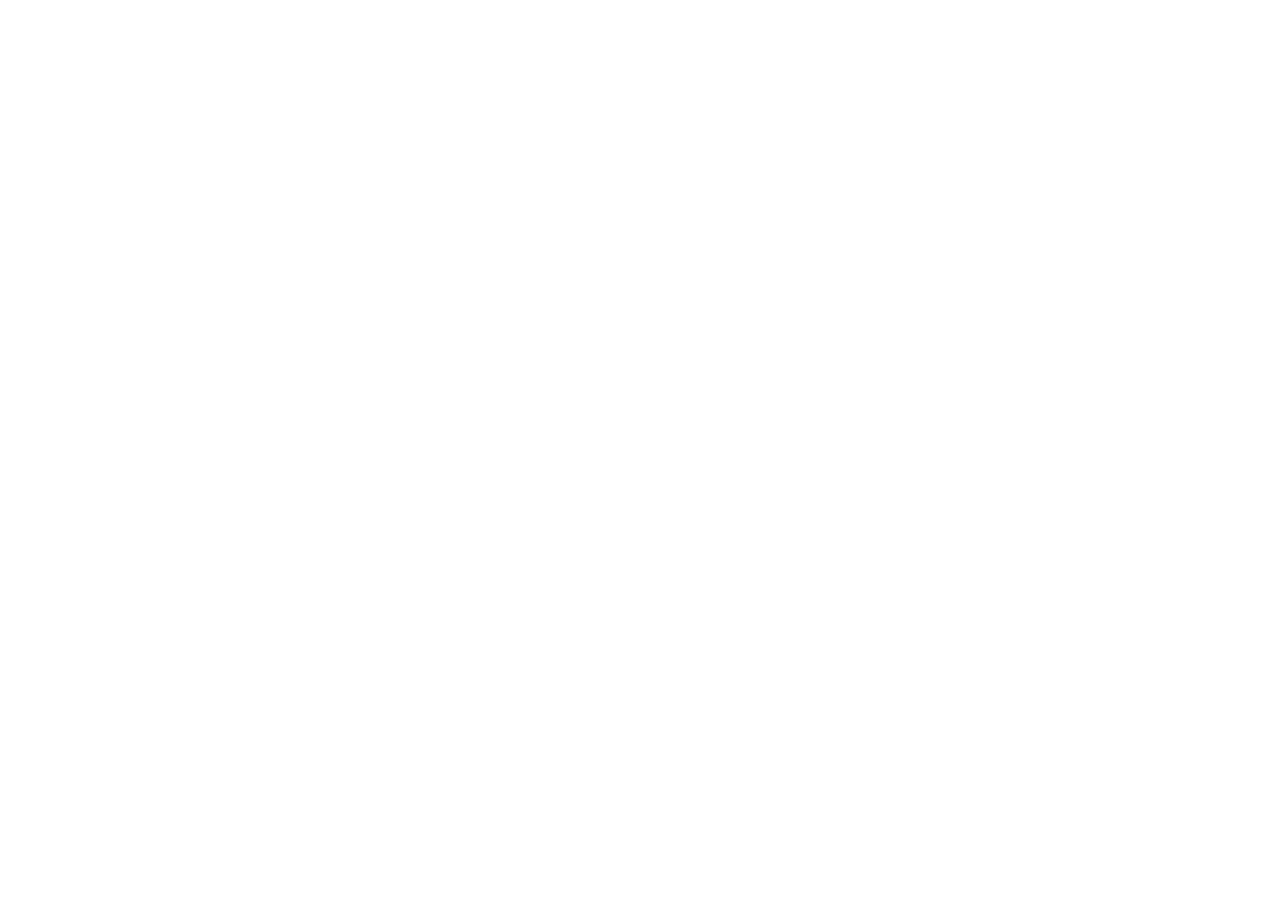
==== src/index.html @ eae804db "Initial: iniciando o projeto e estruturando as suas pastas e arquivos." ====
<!DOCTYPE html>
<html lang="pt-br">
<head>
    <meta charset="UTF-8">
    <meta name="viewport" content="width=device-width, initial-scale=1.0">
    <title>Destino Turístico</title>
</head>
<body>
    
</body>
</html>
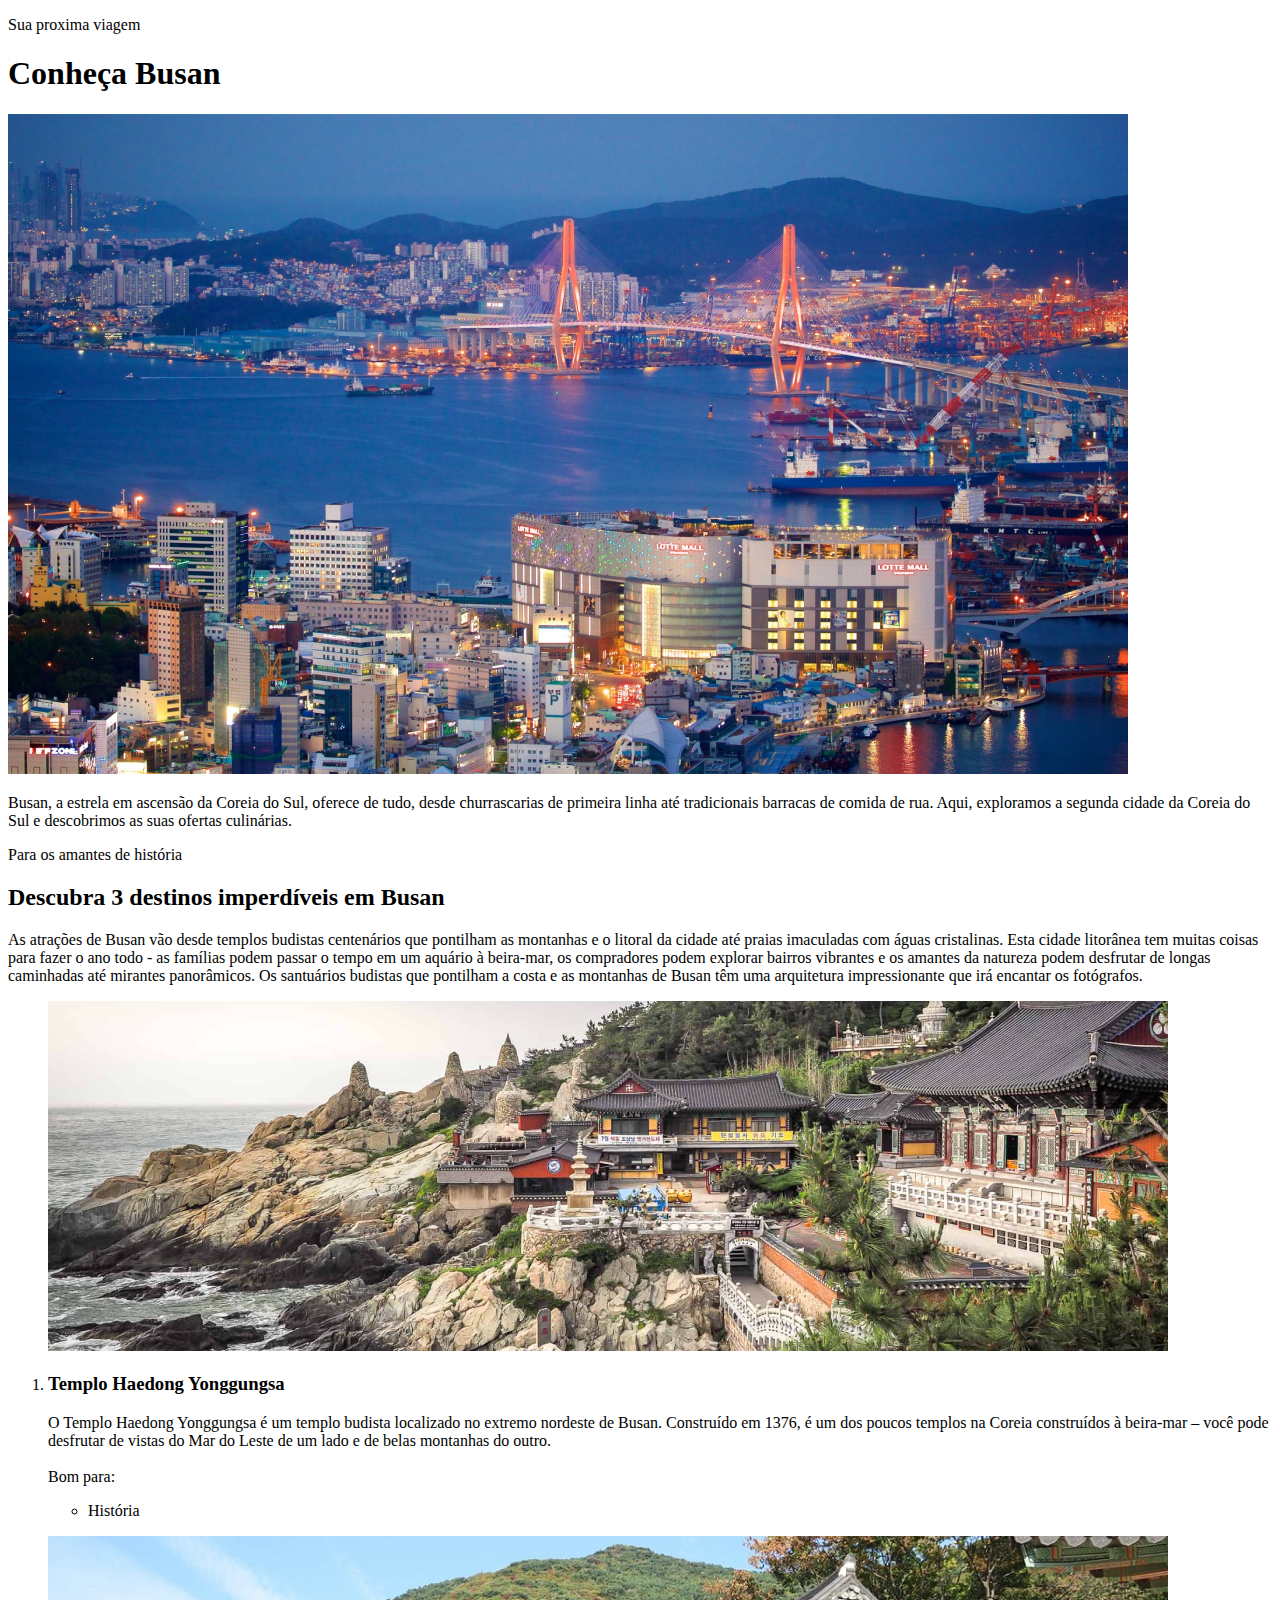
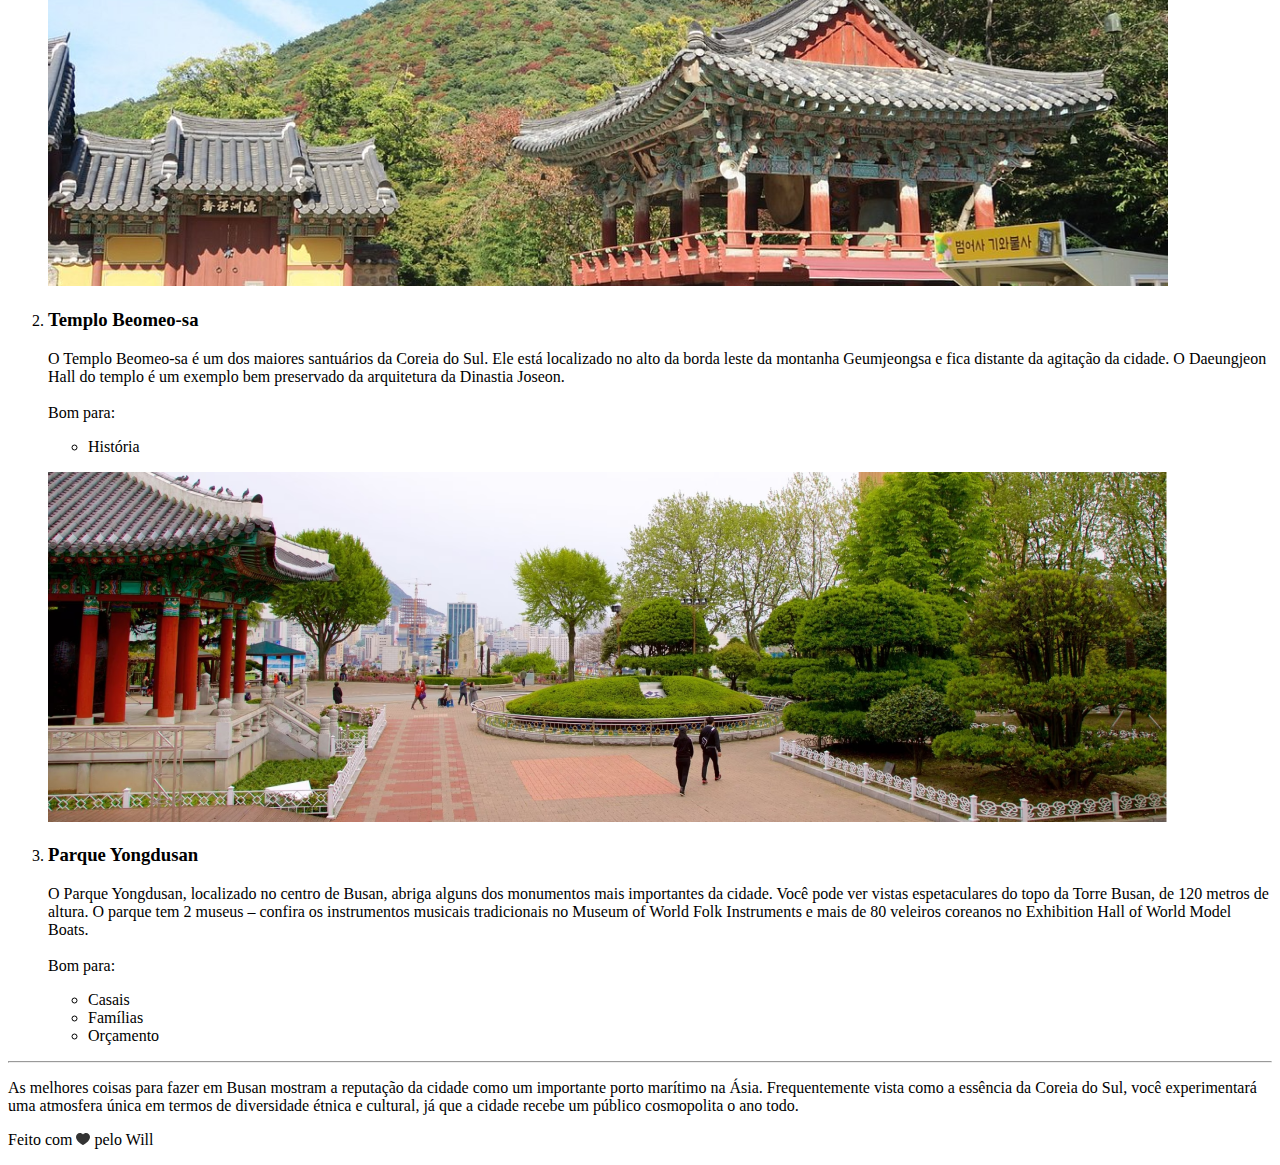
==== commit bbf8d8c0: "Style: adicionando os textos, imagens e o rodapé na página." ====
--- a/src/index.html
+++ b/src/index.html
@@ -4,8 +4,98 @@
     <meta charset="UTF-8">
     <meta name="viewport" content="width=device-width, initial-scale=1.0">
     <title>Destino Turístico</title>
+
+    <link rel="stylesheet" href="./css/reset.css">
+    <link rel="stylesheet" href="./css/style.css">
 </head>
 <body>
-    
+    <div id="Page">
+        <main>
+            <div>
+                <p>Sua proxima viagem</p>
+                <h1>Conheça Busan</h1>
+                
+                <img src="/assets/img/busan.png" alt="Foto de Busan tirada de um drone. Cidade portuária tecnologica e com vários prédios, involta por um mar, com uma ponte ao fundo e mais longe conseguesse ver montanhas.">
+
+                <p id="Descricao">
+                    Busan, a estrela em ascensão da Coreia do Sul, oferece de tudo, desde churrascarias de primeira linha até tradicionais barracas de comida de rua. Aqui, exploramos a segunda cidade da Coreia do Sul e descobrimos as suas ofertas culinárias.
+                </p>
+            </div>
+
+            <section id="Atracoes">
+                <p>Para os amantes de história</p>
+                <h2>Descubra 3 destinos imperdíveis em Busan</h2>
+                <p>
+                    As atrações de Busan vão desde templos budistas centenários que pontilham as montanhas e o litoral da cidade até praias imaculadas com águas cristalinas. Esta cidade litorânea tem muitas coisas para fazer o ano todo - as famílias podem passar o tempo em um aquário à beira-mar, os compradores podem explorar bairros vibrantes e os amantes da natureza podem desfrutar de longas caminhadas até mirantes panorâmicos.
+                    Os santuários budistas que pontilham a costa e as montanhas de Busan têm uma arquitetura impressionante que irá encantar os fotógrafos.
+                </p>
+
+                <ol>
+                    <div class="PontoTuristico">
+                        <img src="/assets/img/TemploHaedongYonggungsa.png" alt="">
+                        <li>
+                            <h3>Templo Haedong Yonggungsa</h3>
+                            <p>
+                                O Templo Haedong Yonggungsa é um templo budista localizado no extremo nordeste de Busan. Construído em 1376, é um dos poucos templos na Coreia construídos à beira-mar – você pode desfrutar de vistas do Mar do Leste de um lado e de belas montanhas do outro. 
+                                <br><br>
+
+                                Bom para:
+                                <ul>
+                                    <li>História</li>
+                                </ul>
+                            </p>
+                        </li>
+                    </div>
+                    
+                    <div class="PontoTuristico">
+                        <img src="/assets/img/TemploBeomeo-sa.png" alt="">
+                        <li>
+                            <h3>Templo Beomeo-sa</h3>
+                            <p>
+                                O Templo Beomeo-sa é um dos maiores santuários da Coreia do Sul. Ele está localizado no alto da borda leste da montanha Geumjeongsa e fica distante da agitação da cidade. O Daeungjeon Hall do templo é um exemplo bem preservado da arquitetura da Dinastia Joseon.
+                                <br><br>
+
+                                Bom para:
+                                <ul>
+                                    <li>História</li>
+                                </ul>
+                            </p>
+                        </li>
+                    </div>
+                    
+                    <div class="PontoTuristico">
+                        <img src="/assets/img/ParqueYongdusan.png" alt="">
+                        <li>
+                            <h3>Parque Yongdusan</h3>
+                            <p>
+                                O Parque Yongdusan, localizado no centro de Busan, abriga alguns dos monumentos mais importantes da cidade. Você pode ver vistas espetaculares do topo da Torre Busan, de 120 metros de altura. O parque tem 2 museus – confira os instrumentos musicais tradicionais no Museum of World Folk Instruments e mais de 80 veleiros coreanos no Exhibition Hall of World Model Boats.
+                                <br><br>
+
+                                Bom para:
+                                <ul>
+                                    <li>Casais</li>
+                                    <li>Famílias</li>
+                                    <li>Orçamento</li>
+                                </ul>
+                            </p>
+                        </li>
+                    </div>
+                </ol>
+
+                <hr>
+
+                <p>
+                    As melhores coisas para fazer em Busan mostram a reputação da cidade como um importante porto marítimo na Ásia. Frequentemente vista como a essência da Coreia do Sul, você experimentará uma atmosfera única em termos de diversidade étnica e cultural, já que a cidade recebe um público cosmopolita o ano todo.
+                </p>
+            </section>
+        </main>
+    </div>
+    <footer>
+        <p>
+            Feito com
+            <img src="/assets/img/heart.svg" alt="Icone de um coração">
+            pelo Will
+        </p>
+    </footer>
 </body>
 </html>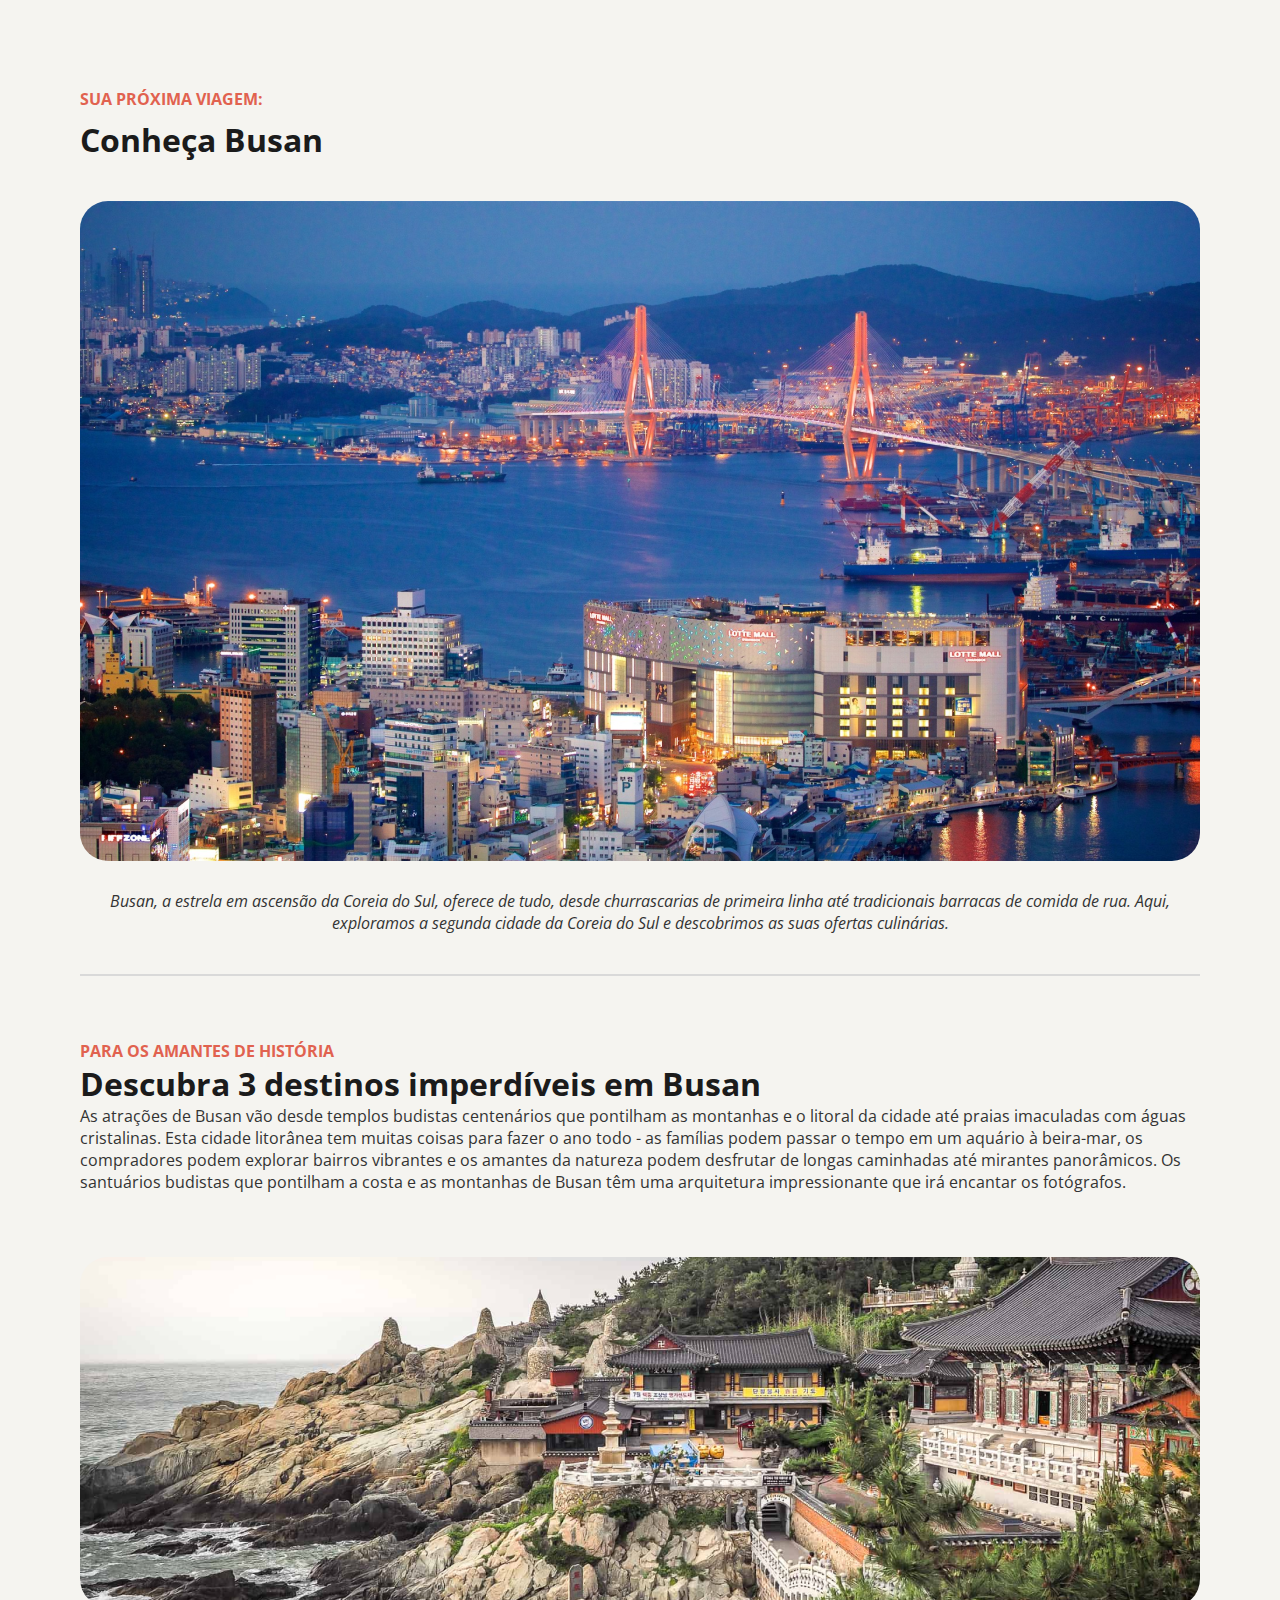
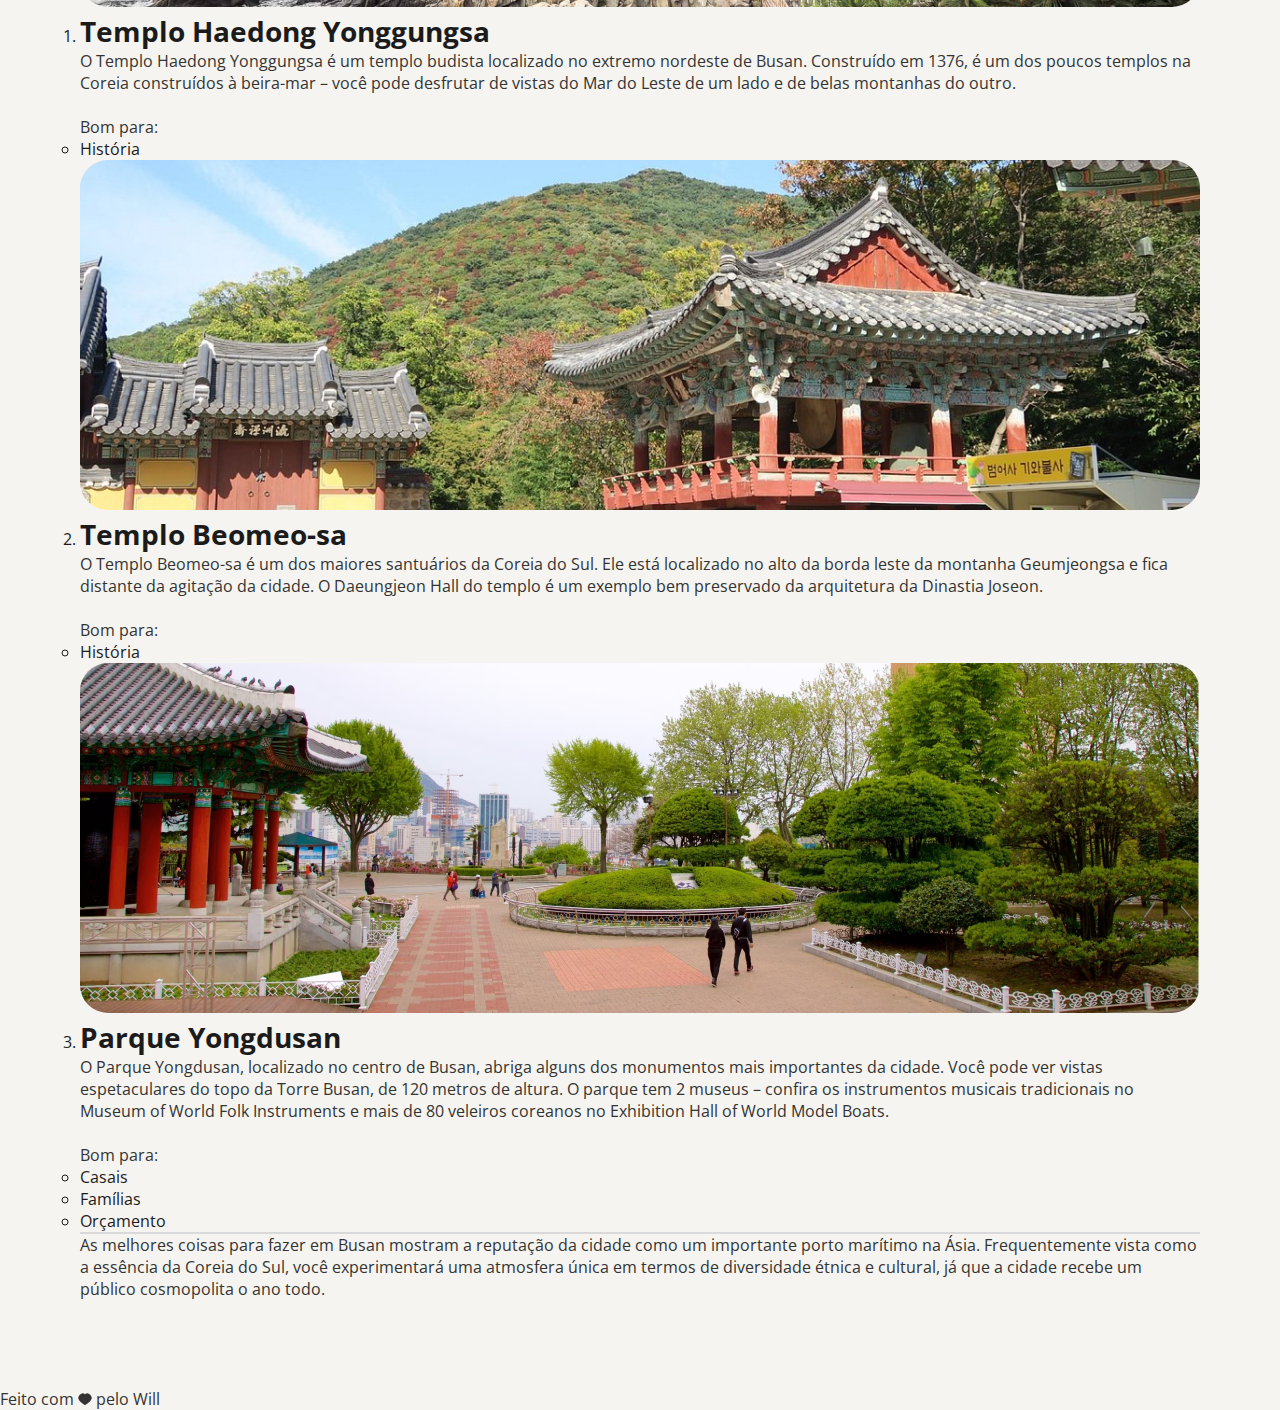
==== commit a55a46fb: "Style: primeiras estilizações na página" ====
--- a/src/index.html
+++ b/src/index.html
@@ -1,18 +1,23 @@
 <!DOCTYPE html>
 <html lang="pt-br">
 <head>
+    <link rel="preconnect" href="https://fonts.googleapis.com">
+    <link rel="preconnect" href="https://fonts.gstatic.com" crossorigin>
+
     <meta charset="UTF-8">
     <meta name="viewport" content="width=device-width, initial-scale=1.0">
     <title>Destino Turístico</title>
 
     <link rel="stylesheet" href="./css/reset.css">
     <link rel="stylesheet" href="./css/style.css">
+
+    <link href="https://fonts.googleapis.com/css2?family=Open+Sans:ital,wght@0,300..800;1,300..800&display=swap" rel="stylesheet">
 </head>
 <body>
     <div id="Page">
         <main>
             <div>
-                <p>Sua proxima viagem</p>
+                <p class="Headline">Sua próxima viagem:</p>
                 <h1>Conheça Busan</h1>
                 
                 <img src="/assets/img/busan.png" alt="Foto de Busan tirada de um drone. Cidade portuária tecnologica e com vários prédios, involta por um mar, com uma ponte ao fundo e mais longe conseguesse ver montanhas.">
@@ -22,8 +27,10 @@
                 </p>
             </div>
 
+            <hr>
+
             <section id="Atracoes">
-                <p>Para os amantes de história</p>
+                <p class="Headline">Para os amantes de história</p>
                 <h2>Descubra 3 destinos imperdíveis em Busan</h2>
                 <p>
                     As atrações de Busan vão desde templos budistas centenários que pontilham as montanhas e o litoral da cidade até praias imaculadas com águas cristalinas. Esta cidade litorânea tem muitas coisas para fazer o ano todo - as famílias podem passar o tempo em um aquário à beira-mar, os compradores podem explorar bairros vibrantes e os amantes da natureza podem desfrutar de longas caminhadas até mirantes panorâmicos.
@@ -41,7 +48,7 @@
 
                                 Bom para:
                                 <ul>
-                                    <li>História</li>
+                                    <li class="Historia">História</li>
                                 </ul>
                             </p>
                         </li>
@@ -73,9 +80,9 @@
 
                                 Bom para:
                                 <ul>
-                                    <li>Casais</li>
-                                    <li>Famílias</li>
-                                    <li>Orçamento</li>
+                                    <li class="Casais">Casais</li>
+                                    <li class="Familia">Famílias</li>
+                                    <li class="Orcamento">Orçamento</li>
                                 </ul>
                             </p>
                         </li>
--- a/src/css/style.css
+++ b/src/css/style.css
@@ -0,0 +1,66 @@
+:root{
+    font-family: "Open Sans", sans-serif;
+}
+
+body{
+    width: 1280;
+    background-color: #F5F4F0;
+}
+
+#Page{
+    width: 1120px;
+
+    text-align: center;
+    margin: 88px auto;
+}
+
+img{
+    border-radius: 28px;
+}
+
+hr{
+    border: 1px solid #D9D9D9;
+}
+
+.Headline, h1, h2, h3, p, ol, ul, li{
+    text-align: left;
+    color: #1B1B1B;
+}
+#Descricao{
+    padding-top: 24px;
+    padding-bottom: 40px;
+
+    text-align: center;
+    font-style: italic;
+    color: #333333;
+}
+.Headline {
+    font-weight: bold;
+    text-align: left;
+    text-transform: uppercase;
+    color: #E1624F;
+}
+h1{
+    font-size: 36;
+    font-weight: bold;
+
+    padding-top: 8px;
+    padding-bottom: 40px;
+}
+h2{
+    font-size: 32px;
+}
+h3{
+    font-size: 28px;
+}
+p{
+    color: #333333;
+}
+
+#Atracoes{
+    padding-top: 64px;
+}
+
+h2 + p {
+    padding-bottom: 64px;
+}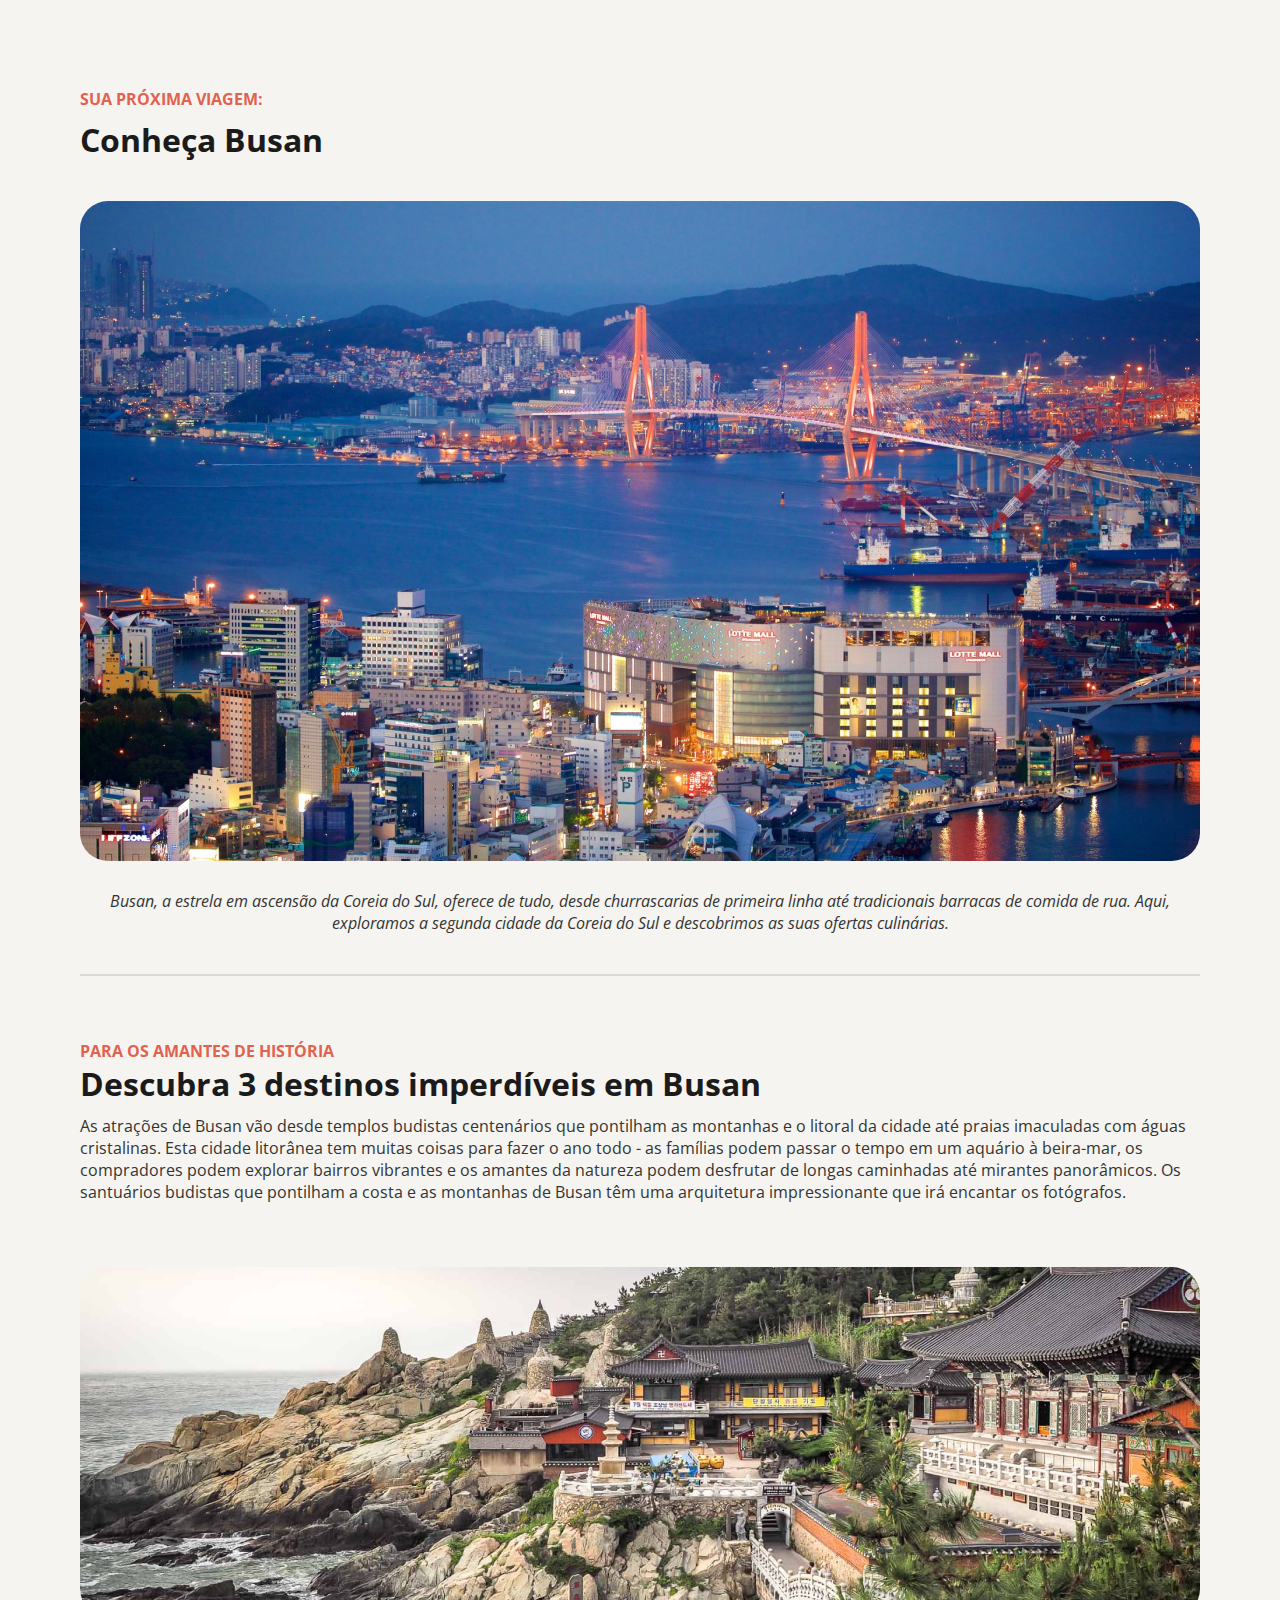
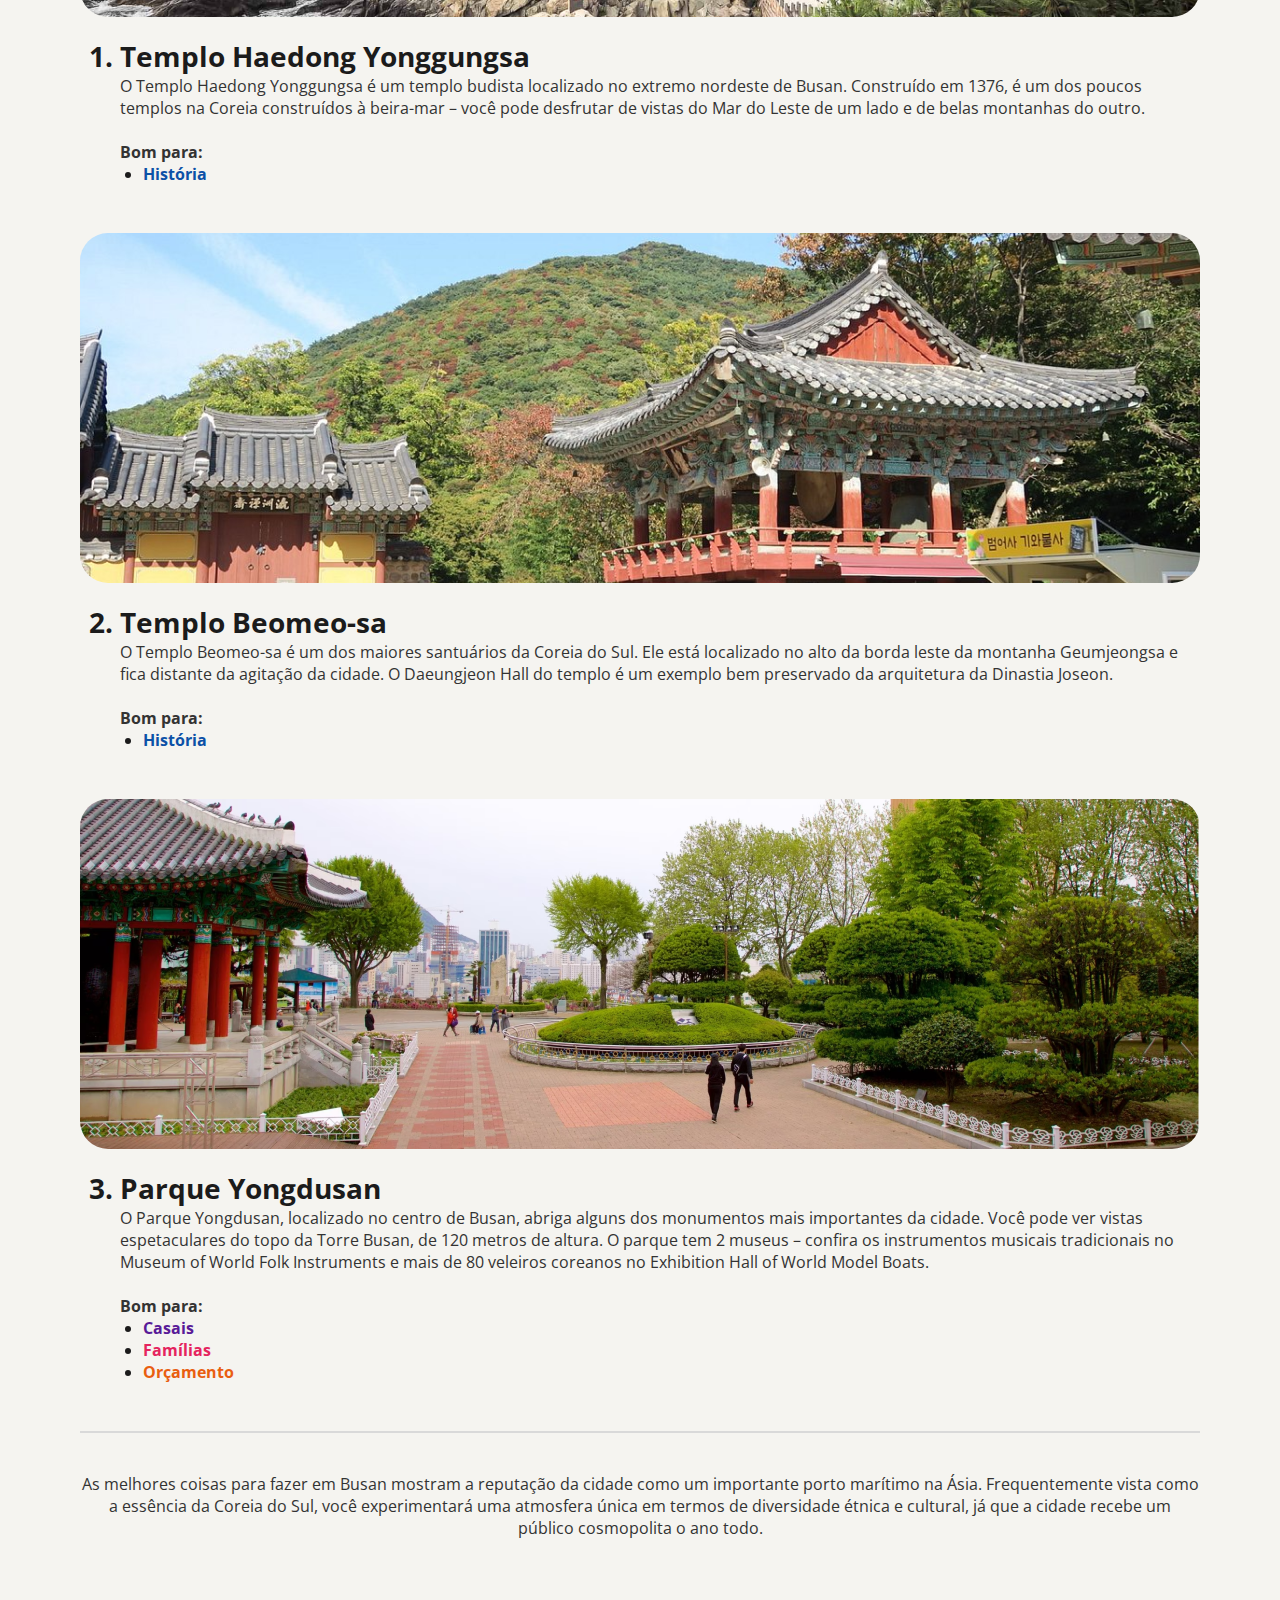
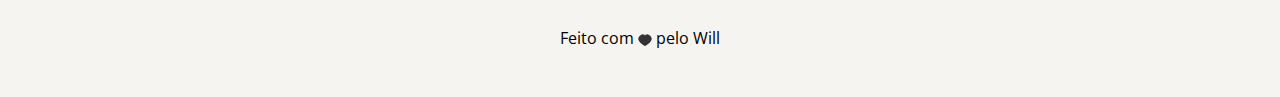
==== commit 64c4d626: "Style: finalizando a estilização da página, colocando estilo nas listas e no rodapé" ====
--- a/src/index.html
+++ b/src/index.html
@@ -46,9 +46,9 @@
                                 O Templo Haedong Yonggungsa é um templo budista localizado no extremo nordeste de Busan. Construído em 1376, é um dos poucos templos na Coreia construídos à beira-mar – você pode desfrutar de vistas do Mar do Leste de um lado e de belas montanhas do outro. 
                                 <br><br>
 
-                                Bom para:
+                                <p class="bp">Bom para:</p>
                                 <ul>
-                                    <li class="Historia">História</li>
+                                    <li><p class="Historia">História</p></li>
                                 </ul>
                             </p>
                         </li>
@@ -62,9 +62,9 @@
                                 O Templo Beomeo-sa é um dos maiores santuários da Coreia do Sul. Ele está localizado no alto da borda leste da montanha Geumjeongsa e fica distante da agitação da cidade. O Daeungjeon Hall do templo é um exemplo bem preservado da arquitetura da Dinastia Joseon.
                                 <br><br>
 
-                                Bom para:
+                                <p class="bp">Bom para:</p>
                                 <ul>
-                                    <li>História</li>
+                                    <li><p class="Historia">História</p></li>
                                 </ul>
                             </p>
                         </li>
@@ -78,11 +78,11 @@
                                 O Parque Yongdusan, localizado no centro de Busan, abriga alguns dos monumentos mais importantes da cidade. Você pode ver vistas espetaculares do topo da Torre Busan, de 120 metros de altura. O parque tem 2 museus – confira os instrumentos musicais tradicionais no Museum of World Folk Instruments e mais de 80 veleiros coreanos no Exhibition Hall of World Model Boats.
                                 <br><br>
 
-                                Bom para:
+                                <p class="bp">Bom para:</p>
                                 <ul>
-                                    <li class="Casais">Casais</li>
-                                    <li class="Familia">Famílias</li>
-                                    <li class="Orcamento">Orçamento</li>
+                                    <li><p class="Casais">Casais</p></li>
+                                    <li><p class="Familia">Famílias</p></li>
+                                    <li><p class="Orcamento">Orçamento</p></li>
                                 </ul>
                             </p>
                         </li>
@@ -91,18 +91,16 @@
 
                 <hr>
 
-                <p>
+                <p id="finalizacao">
                     As melhores coisas para fazer em Busan mostram a reputação da cidade como um importante porto marítimo na Ásia. Frequentemente vista como a essência da Coreia do Sul, você experimentará uma atmosfera única em termos de diversidade étnica e cultural, já que a cidade recebe um público cosmopolita o ano todo.
                 </p>
             </section>
         </main>
     </div>
     <footer>
-        <p>
-            Feito com
-            <img src="/assets/img/heart.svg" alt="Icone de um coração">
-            pelo Will
-        </p>
+        Feito com
+        <img src="/assets/img/heart.svg" alt="Icone de um coração">
+        pelo Will
     </footer>
 </body>
 </html>--- a/src/css/style.css
+++ b/src/css/style.css
@@ -49,18 +49,72 @@
 }
 h2{
     font-size: 32px;
+    padding-bottom: 10px;
 }
 h3{
     font-size: 28px;
+    padding-top: 15px;
 }
-p{
-    color: #333333;
-}
-
 #Atracoes{
     padding-top: 64px;
 }
 
 h2 + p {
     padding-bottom: 64px;
-}+}
+
+ol > div {
+    padding-bottom: 48px;
+}
+
+ol li{
+    font-size: 28px;
+    font-weight: bold;
+
+    margin-left: 40px;
+}
+ul li{
+    list-style-type: disc;
+    font-size: 16px;
+
+    margin-left: 23px;
+}
+p{
+    color: #333333;
+    font-size: 16px;
+    font-weight: normal;
+}
+.bp{
+    font-weight: bold;
+}
+
+.Historia, .Casais, .Familia, .Orcamento{
+    font-weight: bold;
+    font-size: 16px;
+}
+
+.Historia{
+    color: #0C51A7;
+}
+.Casais{
+    color: #591B98;
+}
+.Familia{
+    color: #E5245E;
+}
+.Orcamento{
+    color: #E95E10;
+}
+
+#finalizacao{
+    padding-top: 40px;
+    text-align: center;
+}
+
+footer{
+    text-align: center;
+    padding-bottom: 48px;
+}
+footer img{
+    vertical-align: middle;
+}
